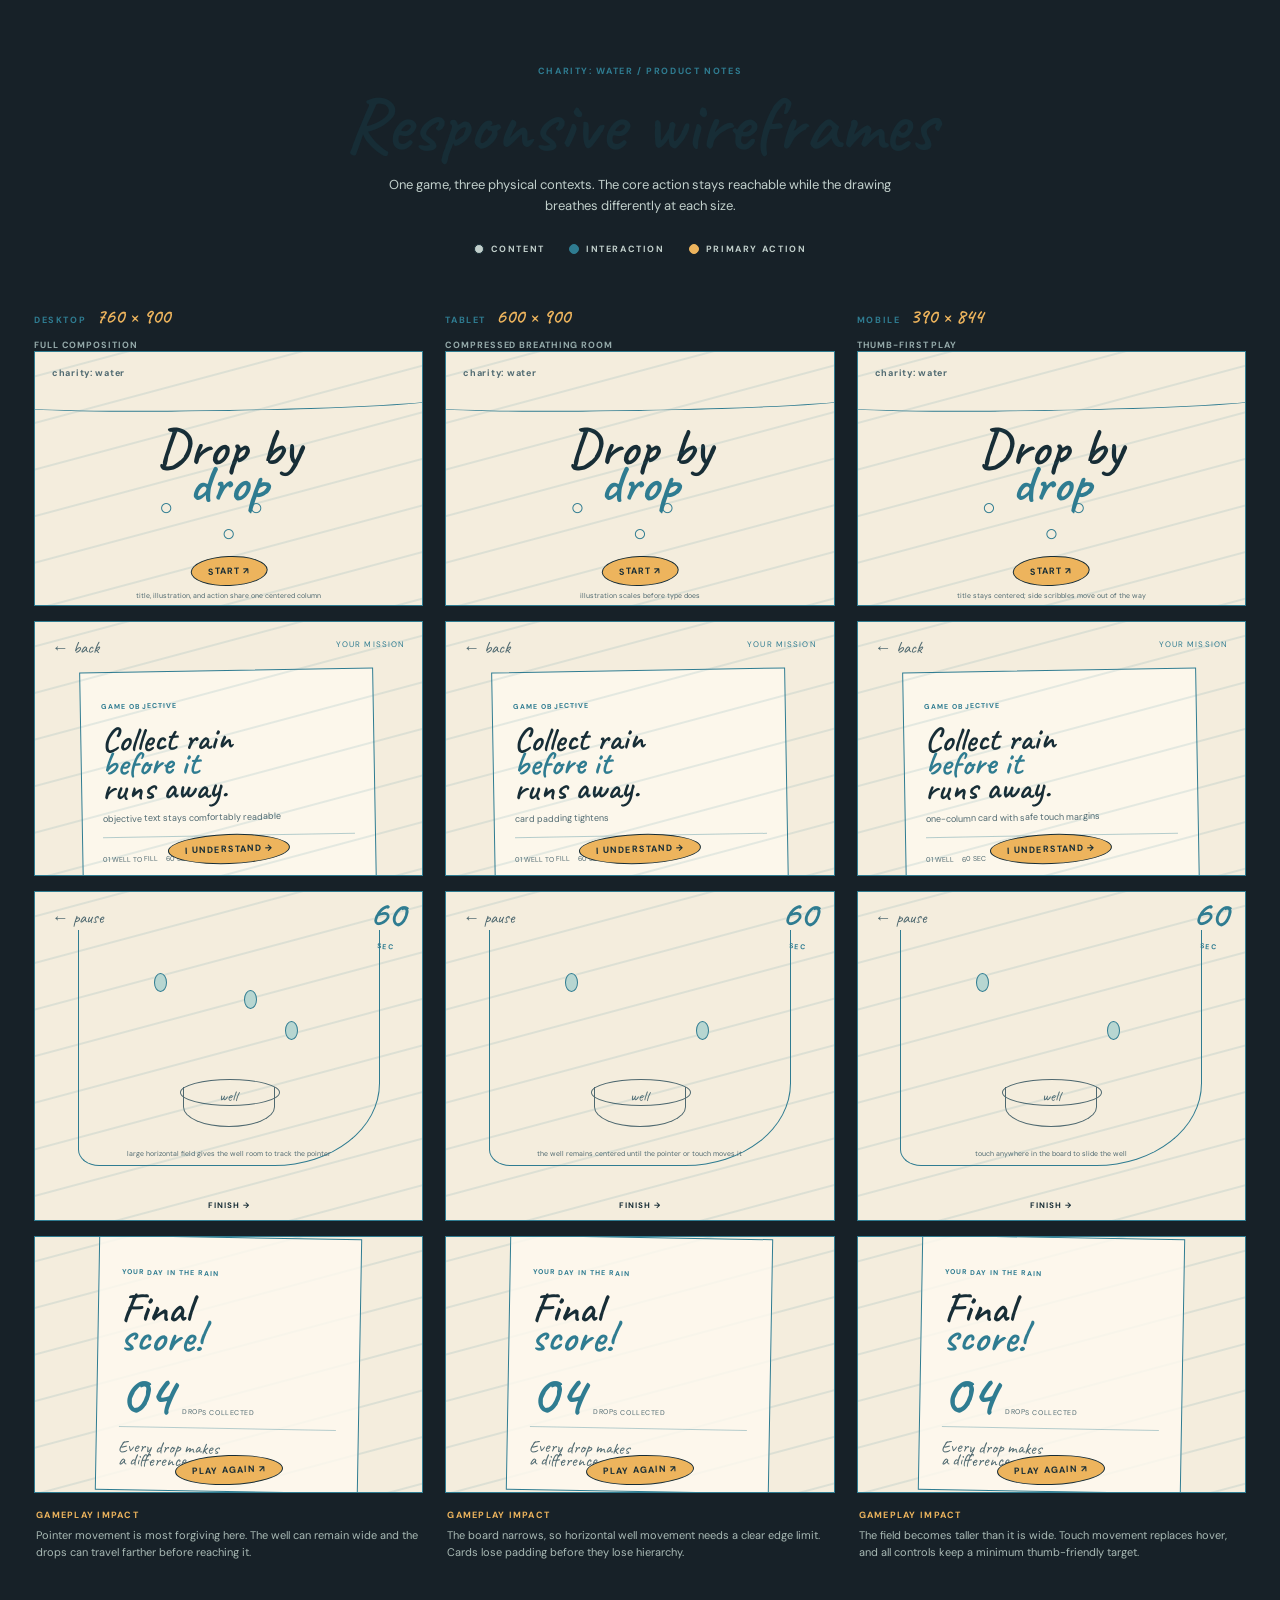
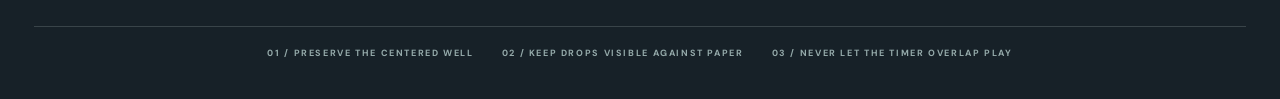
==== wireframes.html @ b945b65c "Add initial wireframe HTML and CSS for charity water game" ====
<!doctype html>
<html lang="en">
<head>
  <meta charset="UTF-8">
  <meta name="viewport" content="width=device-width, initial-scale=1.0">
  <title>Drop by Drop | Responsive Wireframes</title>
  <link rel="preconnect" href="https://fonts.googleapis.com">
  <link rel="preconnect" href="https://fonts.gstatic.com" crossorigin>
  <link href="https://fonts.googleapis.com/css2?family=Caveat:wght@500;600;700&family=DM+Sans:wght@500;600;700&display=swap" rel="stylesheet">
  <link rel="stylesheet" href="wireframes.css">
</head>
<body>
  <main class="wireframe-page">
    <header class="page-header">
      <p class="kicker">CHARITY: WATER / PRODUCT NOTES</p>
      <h1>Responsive wireframes</h1>
      <p>One game, three physical contexts. The core action stays reachable while the drawing breathes differently at each size.</p>
      <nav class="legend" aria-label="Wireframe legend">
        <span><i class="ink-key"></i>content</span>
        <span><i class="blue-key"></i>interaction</span>
        <span><i class="sun-key"></i>primary action</span>
      </nav>
    </header>

    <section class="viewport-grid" aria-label="Responsive viewport comparisons">
      <article class="viewport-column desktop-column">
        <header class="viewport-header"><span class="device-label">DESKTOP</span><strong>760 × 900</strong><span class="viewport-note">full composition</span></header>
        <div class="screen-list">
          <div class="wire-screen cover-wire"><span class="wire-brand">charity: water</span><div class="wire-wave"></div><div class="wire-title">Drop by<br><em>drop</em></div><div class="wire-community">○ ○<br><span>○</span></div><div class="wire-action">START ↗</div><small>title, illustration, and action share one centered column</small></div>
          <div class="wire-screen objective-wire"><span class="wire-back">← back</span><span class="wire-step">YOUR MISSION</span><div class="wire-note"><small>GAME OBJECTIVE</small><b>Collect rain<br><em>before it</em><br>runs away.</b><p>objective text stays comfortably readable</p><hr><span>01 well to fill &nbsp;&nbsp; 60 seconds</span></div><div class="wire-action">I UNDERSTAND →</div></div>
          <div class="wire-screen game-wire"><span class="wire-back">← pause</span><span class="wire-timer">60<br><small>SEC</small></span><div class="wire-board"><i class="wire-drop d-a"></i><i class="wire-drop d-b"></i><i class="wire-drop d-c"></i><div class="wire-well">well</div><small>large horizontal field gives the well room to track the pointer</small></div><div class="wire-text-action">FINISH →</div></div>
          <div class="wire-screen score-wire"><div class="wire-score-card"><small>YOUR DAY IN THE RAIN</small><b>Final<br><em>score!</em></b><strong>04</strong><span>drops collected</span><hr><p>Every drop makes<br>a difference.</p></div><div class="wire-action">PLAY AGAIN ↗</div></div>
        </div>
        <p class="column-impact"><b>Gameplay impact</b> Pointer movement is most forgiving here. The well can remain wide and the drops can travel farther before reaching it.</p>
      </article>

      <article class="viewport-column tablet-column">
        <header class="viewport-header"><span class="device-label">TABLET</span><strong>600 × 900</strong><span class="viewport-note">compressed breathing room</span></header>
        <div class="screen-list">
          <div class="wire-screen cover-wire"><span class="wire-brand">charity: water</span><div class="wire-wave"></div><div class="wire-title">Drop by<br><em>drop</em></div><div class="wire-community">○ ○<br><span>○</span></div><div class="wire-action">START ↗</div><small>illustration scales before type does</small></div>
          <div class="wire-screen objective-wire"><span class="wire-back">← back</span><span class="wire-step">YOUR MISSION</span><div class="wire-note"><small>GAME OBJECTIVE</small><b>Collect rain<br><em>before it</em><br>runs away.</b><p>card padding tightens</p><hr><span>01 well to fill &nbsp;&nbsp; 60 seconds</span></div><div class="wire-action">I UNDERSTAND →</div></div>
          <div class="wire-screen game-wire"><span class="wire-back">← pause</span><span class="wire-timer">60<br><small>SEC</small></span><div class="wire-board"><i class="wire-drop d-a"></i><i class="wire-drop d-b"></i><div class="wire-well">well</div><small>the well remains centered until the pointer or touch moves it</small></div><div class="wire-text-action">FINISH →</div></div>
          <div class="wire-screen score-wire"><div class="wire-score-card"><small>YOUR DAY IN THE RAIN</small><b>Final<br><em>score!</em></b><strong>04</strong><span>drops collected</span><hr><p>Every drop makes<br>a difference.</p></div><div class="wire-action">PLAY AGAIN ↗</div></div>
        </div>
        <p class="column-impact"><b>Gameplay impact</b> The board narrows, so horizontal well movement needs a clear edge limit. Cards lose padding before they lose hierarchy.</p>
      </article>

      <article class="viewport-column mobile-column">
        <header class="viewport-header"><span class="device-label">MOBILE</span><strong>390 × 844</strong><span class="viewport-note">thumb-first play</span></header>
        <div class="screen-list">
          <div class="wire-screen cover-wire"><span class="wire-brand">charity: water</span><div class="wire-wave"></div><div class="wire-title">Drop by<br><em>drop</em></div><div class="wire-community">○ ○<br><span>○</span></div><div class="wire-action">START ↗</div><small>title stays centered; side scribbles move out of the way</small></div>
          <div class="wire-screen objective-wire"><span class="wire-back">← back</span><span class="wire-step">YOUR MISSION</span><div class="wire-note"><small>GAME OBJECTIVE</small><b>Collect rain<br><em>before it</em><br>runs away.</b><p>one-column card with safe touch margins</p><hr><span>01 well &nbsp;&nbsp; 60 sec</span></div><div class="wire-action">I UNDERSTAND →</div></div>
          <div class="wire-screen game-wire"><span class="wire-back">← pause</span><span class="wire-timer">60<br><small>SEC</small></span><div class="wire-board"><i class="wire-drop d-a"></i><i class="wire-drop d-b"></i><div class="wire-well">well</div><small>touch anywhere in the board to slide the well</small></div><div class="wire-text-action">FINISH →</div></div>
          <div class="wire-screen score-wire"><div class="wire-score-card"><small>YOUR DAY IN THE RAIN</small><b>Final<br><em>score!</em></b><strong>04</strong><span>drops collected</span><hr><p>Every drop makes<br>a difference.</p></div><div class="wire-action">PLAY AGAIN ↗</div></div>
        </div>
        <p class="column-impact"><b>Gameplay impact</b> The field becomes taller than it is wide. Touch movement replaces hover, and all controls keep a minimum thumb-friendly target.</p>
      </article>
    </section>

    <footer class="design-rules">
      <span>01 / Preserve the centered well</span>
      <span>02 / Keep drops visible against paper</span>
      <span>03 / Never let the timer overlap play</span>
    </footer>
  </main>
</body>
</html>
---- wireframes.css ----
:root { --ink: #172d36; --soft: #4f6970; --blue: #2f7c91; --aqua: #b7d6d1; --paper: #f4eddd; --line: rgba(23,45,54,.4); --sun: #edb45d; }
* { box-sizing: border-box; }
body { margin: 0; background: #172128; color: var(--ink); font-family: "DM Sans", sans-serif; }
.wireframe-page { width: min(1500px, 100%); margin: 0 auto; padding: 56px 34px 40px; }
.page-header { max-width: 700px; margin: 0 auto 48px; text-align: center; }
.kicker, .device-label, .viewport-note, .legend, .design-rules { font-size: 9px; font-weight: 700; letter-spacing: .18em; text-transform: uppercase; }
.kicker { color: var(--blue); }.page-header h1 { margin: 14px 0 6px; font: 600 clamp(48px, 7vw, 78px)/.85 Caveat, cursive; }.page-header p:not(.kicker) { margin: 18px auto 0; max-width: 520px; color: #c1cfcb; font-size: 13px; line-height: 1.6; }
.legend { display: flex; justify-content: center; gap: 24px; margin-top: 26px; color: #c1cfcb; }.legend span { display: flex; align-items: center; gap: 7px; }.legend i { display: block; width: 10px; height: 10px; border: 1px solid currentColor; border-radius: 50%; }.ink-key { color: var(--ink); background: #c1cfcb; }.blue-key { color: var(--blue); background: var(--blue); }.sun-key { color: var(--sun); background: var(--sun); }
.viewport-grid { display: grid; grid-template-columns: repeat(3, 1fr); gap: 22px; align-items: start; }.viewport-column { min-width: 0; }.viewport-header { display: flex; flex-wrap: wrap; align-items: baseline; gap: 10px; min-height: 45px; color: #dce5dc; }.viewport-header strong { color: var(--sun); font: 600 21px Caveat, cursive; }.viewport-note { width: 100%; color: #95aaaa; letter-spacing: .1em; }.device-label { color: var(--blue); }
.screen-list { display: grid; gap: 15px; }.wire-screen { position: relative; min-height: 255px; overflow: hidden; border: 1.5px solid var(--blue); background: var(--paper); }.wire-screen::after { content: ""; position: absolute; inset: 0; pointer-events: none; opacity: .12; background: repeating-linear-gradient(165deg, transparent 0 22px, var(--blue) 23px 24px, transparent 25px 45px); }.wire-brand { position: absolute; top: 15px; left: 17px; color: var(--soft); font-size: 9px; font-weight: 700; letter-spacing: .08em; }.wire-wave { position: absolute; top: 42px; left: -5%; width: 110%; height: 17px; border-bottom: 1.5px solid var(--blue); border-radius: 50%; transform: rotate(-1deg); }.wire-title { position: absolute; top: 78px; left: 0; width: 100%; text-align: center; font: 600 53px/.68 Caveat, cursive; }.wire-title em, .wire-note em, .wire-score-card em { color: var(--blue); font-style: normal; }.wire-community { position: absolute; top: 143px; left: 0; width: 100%; text-align: center; color: var(--blue); font: 23px/1.15 Caveat, cursive; letter-spacing: 35px; }.wire-community span { letter-spacing: 0; }.wire-action { position: absolute; z-index: 1; bottom: 19px; left: 50%; padding: 8px 16px; border: 1px solid var(--ink); border-radius: 50%; background: var(--sun); font-size: 9px; font-weight: 700; letter-spacing: .12em; transform: translateX(-50%) rotate(-2deg); white-space: nowrap; }.wire-screen > small { position: absolute; z-index: 1; bottom: 5px; left: 12px; right: 12px; color: var(--soft); font-size: 7px; text-align: center; }
.wire-back { position: absolute; z-index: 1; top: 15px; left: 17px; color: var(--soft); font: 17px Caveat, cursive; }.wire-step { position: absolute; z-index: 1; top: 17px; right: 17px; color: var(--blue); font-size: 8px; letter-spacing: .14em; }.wire-note { position: absolute; top: 48px; left: 12%; width: 76%; padding: 20px; border: 1px solid var(--blue); background: rgba(255,251,240,.75); transform: rotate(-1deg); }.wire-note small, .wire-score-card small { color: var(--blue); font-size: 7px; font-weight: 700; letter-spacing: .16em; }.wire-note b { display: block; margin-top: 14px; font: 600 34px/.72 Caveat, cursive; }.wire-note p { margin: 12px 0; color: var(--soft); font-size: 9px; }.wire-note hr, .wire-score-card hr { border: 0; border-top: 1px solid rgba(47,124,145,.35); }.wire-note span { color: var(--soft); font-size: 7px; text-transform: uppercase; }.objective-wire .wire-action { bottom: 11px; }.game-wire { min-height: 330px; }.wire-timer { position: absolute; z-index: 1; top: 10px; right: 17px; color: var(--blue); text-align: center; font: 600 39px/.6 Caveat, cursive; transform: rotate(4deg); }.wire-timer small { font: 700 7px "DM Sans", sans-serif; letter-spacing: .2em; }.wire-board { position: absolute; top: 38px; left: 11%; width: 78%; height: 236px; border: 1px solid var(--blue); border-top: 0; border-radius: 0 0 35% 7%; }.wire-board small { position: absolute; right: 8px; bottom: 7px; left: 8px; color: var(--soft); font-size: 7px; text-align: center; }.wire-drop { position: absolute; z-index: 1; width: 13px; height: 19px; border: 1px solid var(--blue); border-radius: 55%; background: var(--aqua); }.d-a { top: 43px; left: 25%; }.d-b { top: 91px; right: 27%; }.d-c { top: 60px; left: 55%; }.wire-well { position: absolute; bottom: 38px; left: 50%; width: 92px; height: 40px; border: 1px solid var(--soft); border-top: 0; border-radius: 0 0 50% 50%; color: var(--soft); text-align: center; font: 15px Caveat, cursive; transform: translateX(-50%); }.wire-well::before { content: ""; position: absolute; top: -8px; left: -4px; width: 98px; height: 25px; border: 1px solid var(--soft); border-radius: 50%; }.wire-text-action { position: absolute; bottom: 10px; left: 50%; font-size: 8px; font-weight: 700; letter-spacing: .12em; transform: translateX(-50%); }.score-wire { display: grid; place-items: center; }.wire-score-card { position: relative; z-index: 1; width: 68%; padding: 22px; border: 1px solid var(--blue); background: rgba(255,251,240,.8); transform: rotate(1deg); }.wire-score-card b { display: block; margin-top: 14px; font: 600 42px/.7 Caveat, cursive; }.wire-score-card strong { display: inline-block; margin-top: 20px; color: var(--blue); font: 600 60px/.7 Caveat, cursive; }.wire-score-card span { margin-left: 9px; color: var(--soft); font-size: 7px; text-transform: uppercase; letter-spacing: .08em; }.wire-score-card p { margin: 13px 0 0; color: var(--soft); font: 17px/.8 Caveat, cursive; }.score-wire .wire-action { bottom: 7px; }
.column-impact { min-height: 72px; margin: 16px 2px 0; color: #a9bab5; font-size: 11px; line-height: 1.55; }.column-impact b { display: block; margin-bottom: 4px; color: var(--sun); font-size: 9px; letter-spacing: .14em; text-transform: uppercase; }.design-rules { display: flex; justify-content: center; flex-wrap: wrap; gap: 28px; margin-top: 45px; padding-top: 20px; border-top: 1px solid rgba(193,207,203,.2); color: #95aaaa; }
@media (max-width: 800px) { .wireframe-page { padding: 38px 18px; }.viewport-grid { grid-template-columns: 1fr; max-width: 520px; margin: auto; }.viewport-column { width: 100%; }.viewport-column:not(:first-child) { margin-top: 34px; }.screen-list { grid-template-columns: repeat(2, 1fr); }.column-impact { min-height: auto; }.design-rules { justify-content: flex-start; } }
@media (max-width: 480px) { .page-header { text-align: left; }.legend { justify-content: flex-start; flex-wrap: wrap; gap: 12px; }.screen-list { grid-template-columns: 1fr; }.wire-screen { min-height: 270px; }.game-wire { min-height: 340px; } }
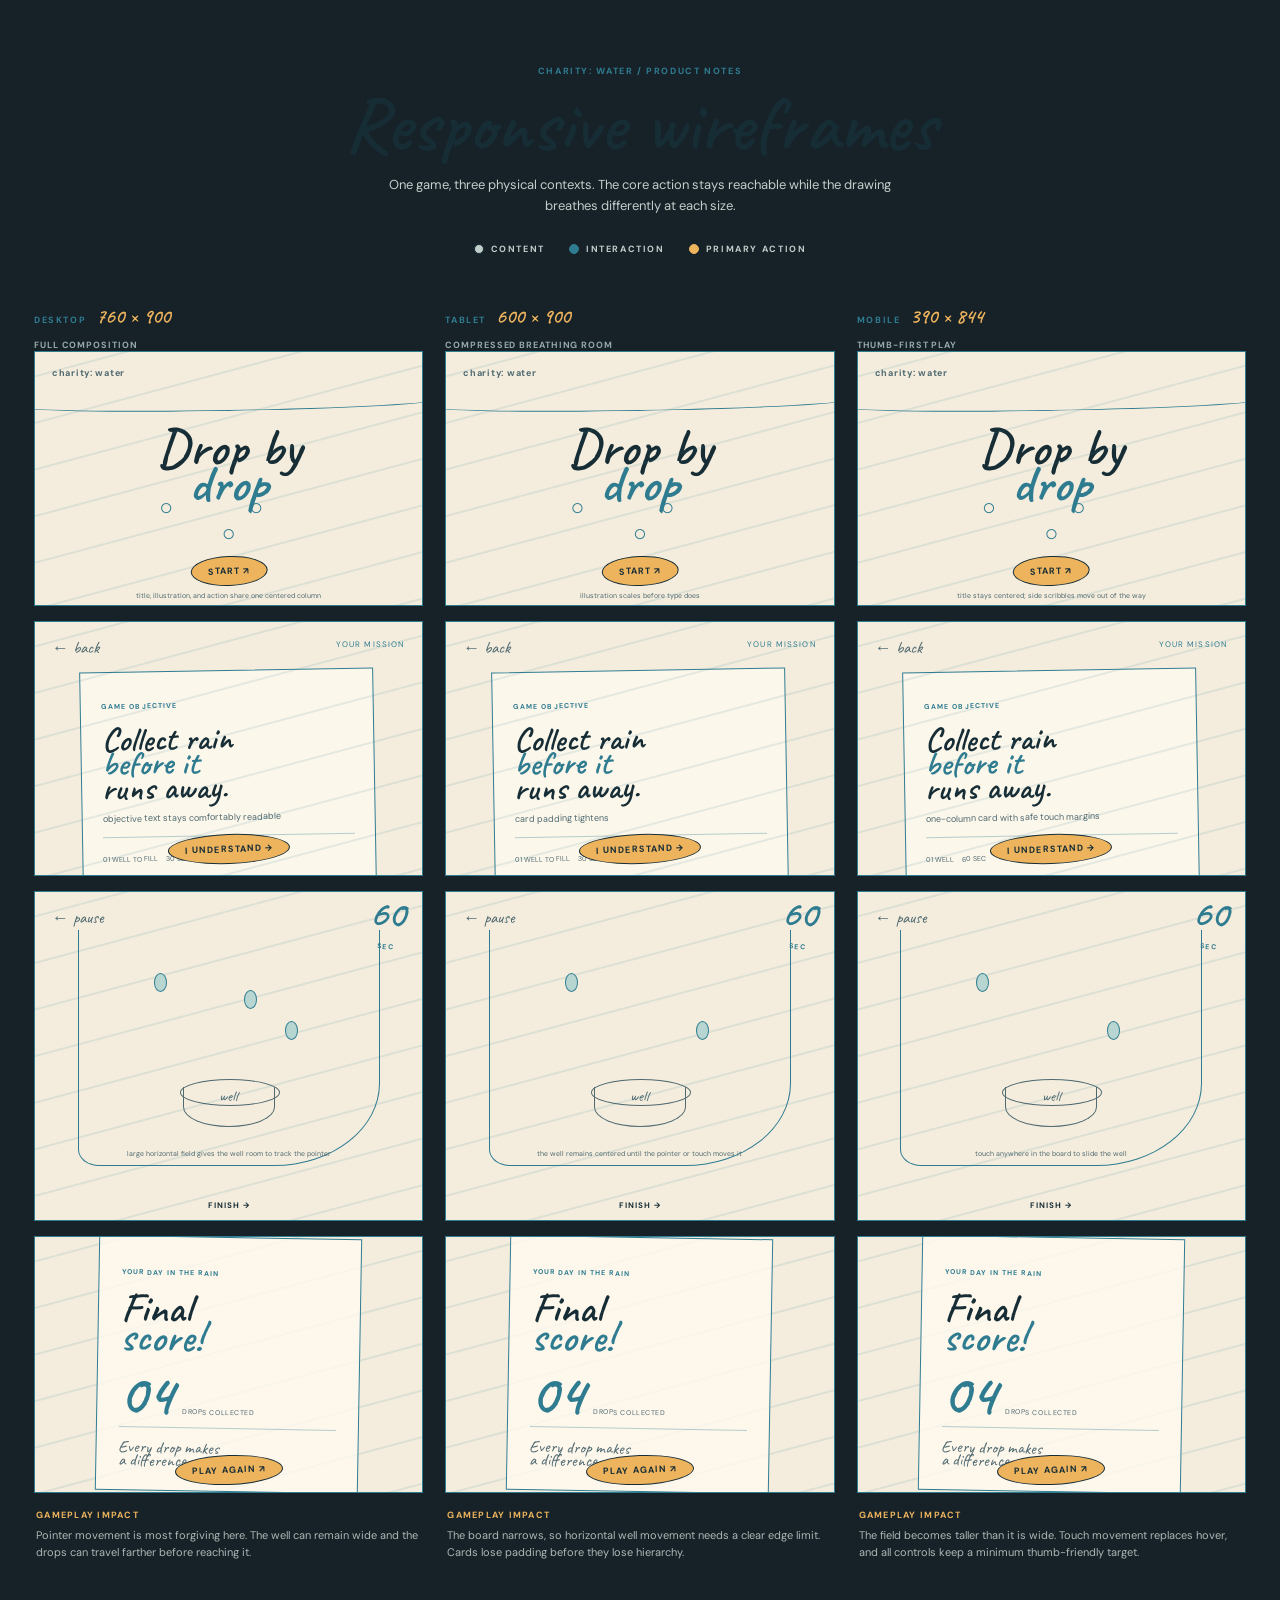
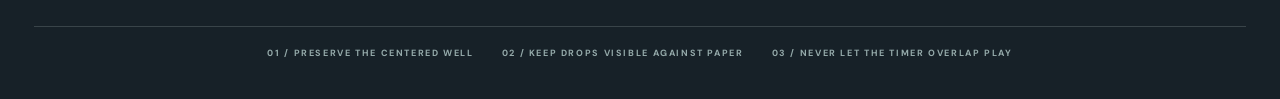
==== commit 0434576d: "Refine game mechanics and UI: update objective text, adjust timer to 30 seconds, implement dirty dro" ====
--- a/wireframes.html
+++ b/wireframes.html
@@ -27,7 +27,7 @@
         <header class="viewport-header"><span class="device-label">DESKTOP</span><strong>760 × 900</strong><span class="viewport-note">full composition</span></header>
         <div class="screen-list">
           <div class="wire-screen cover-wire"><span class="wire-brand">charity: water</span><div class="wire-wave"></div><div class="wire-title">Drop by<br><em>drop</em></div><div class="wire-community">○ ○<br><span>○</span></div><div class="wire-action">START ↗</div><small>title, illustration, and action share one centered column</small></div>
-          <div class="wire-screen objective-wire"><span class="wire-back">← back</span><span class="wire-step">YOUR MISSION</span><div class="wire-note"><small>GAME OBJECTIVE</small><b>Collect rain<br><em>before it</em><br>runs away.</b><p>objective text stays comfortably readable</p><hr><span>01 well to fill &nbsp;&nbsp; 60 seconds</span></div><div class="wire-action">I UNDERSTAND →</div></div>
+          <div class="wire-screen objective-wire"><span class="wire-back">← back</span><span class="wire-step">YOUR MISSION</span><div class="wire-note"><small>GAME OBJECTIVE</small><b>Collect rain<br><em>before it</em><br>runs away.</b><p>objective text stays comfortably readable</p><hr><span>01 well to fill &nbsp;&nbsp; 30 seconds</span></div><div class="wire-action">I UNDERSTAND →</div></div>
           <div class="wire-screen game-wire"><span class="wire-back">← pause</span><span class="wire-timer">60<br><small>SEC</small></span><div class="wire-board"><i class="wire-drop d-a"></i><i class="wire-drop d-b"></i><i class="wire-drop d-c"></i><div class="wire-well">well</div><small>large horizontal field gives the well room to track the pointer</small></div><div class="wire-text-action">FINISH →</div></div>
           <div class="wire-screen score-wire"><div class="wire-score-card"><small>YOUR DAY IN THE RAIN</small><b>Final<br><em>score!</em></b><strong>04</strong><span>drops collected</span><hr><p>Every drop makes<br>a difference.</p></div><div class="wire-action">PLAY AGAIN ↗</div></div>
         </div>
@@ -38,7 +38,7 @@
         <header class="viewport-header"><span class="device-label">TABLET</span><strong>600 × 900</strong><span class="viewport-note">compressed breathing room</span></header>
         <div class="screen-list">
           <div class="wire-screen cover-wire"><span class="wire-brand">charity: water</span><div class="wire-wave"></div><div class="wire-title">Drop by<br><em>drop</em></div><div class="wire-community">○ ○<br><span>○</span></div><div class="wire-action">START ↗</div><small>illustration scales before type does</small></div>
-          <div class="wire-screen objective-wire"><span class="wire-back">← back</span><span class="wire-step">YOUR MISSION</span><div class="wire-note"><small>GAME OBJECTIVE</small><b>Collect rain<br><em>before it</em><br>runs away.</b><p>card padding tightens</p><hr><span>01 well to fill &nbsp;&nbsp; 60 seconds</span></div><div class="wire-action">I UNDERSTAND →</div></div>
+          <div class="wire-screen objective-wire"><span class="wire-back">← back</span><span class="wire-step">YOUR MISSION</span><div class="wire-note"><small>GAME OBJECTIVE</small><b>Collect rain<br><em>before it</em><br>runs away.</b><p>card padding tightens</p><hr><span>01 well to fill &nbsp;&nbsp; 30 seconds</span></div><div class="wire-action">I UNDERSTAND →</div></div>
           <div class="wire-screen game-wire"><span class="wire-back">← pause</span><span class="wire-timer">60<br><small>SEC</small></span><div class="wire-board"><i class="wire-drop d-a"></i><i class="wire-drop d-b"></i><div class="wire-well">well</div><small>the well remains centered until the pointer or touch moves it</small></div><div class="wire-text-action">FINISH →</div></div>
           <div class="wire-screen score-wire"><div class="wire-score-card"><small>YOUR DAY IN THE RAIN</small><b>Final<br><em>score!</em></b><strong>04</strong><span>drops collected</span><hr><p>Every drop makes<br>a difference.</p></div><div class="wire-action">PLAY AGAIN ↗</div></div>
         </div>
